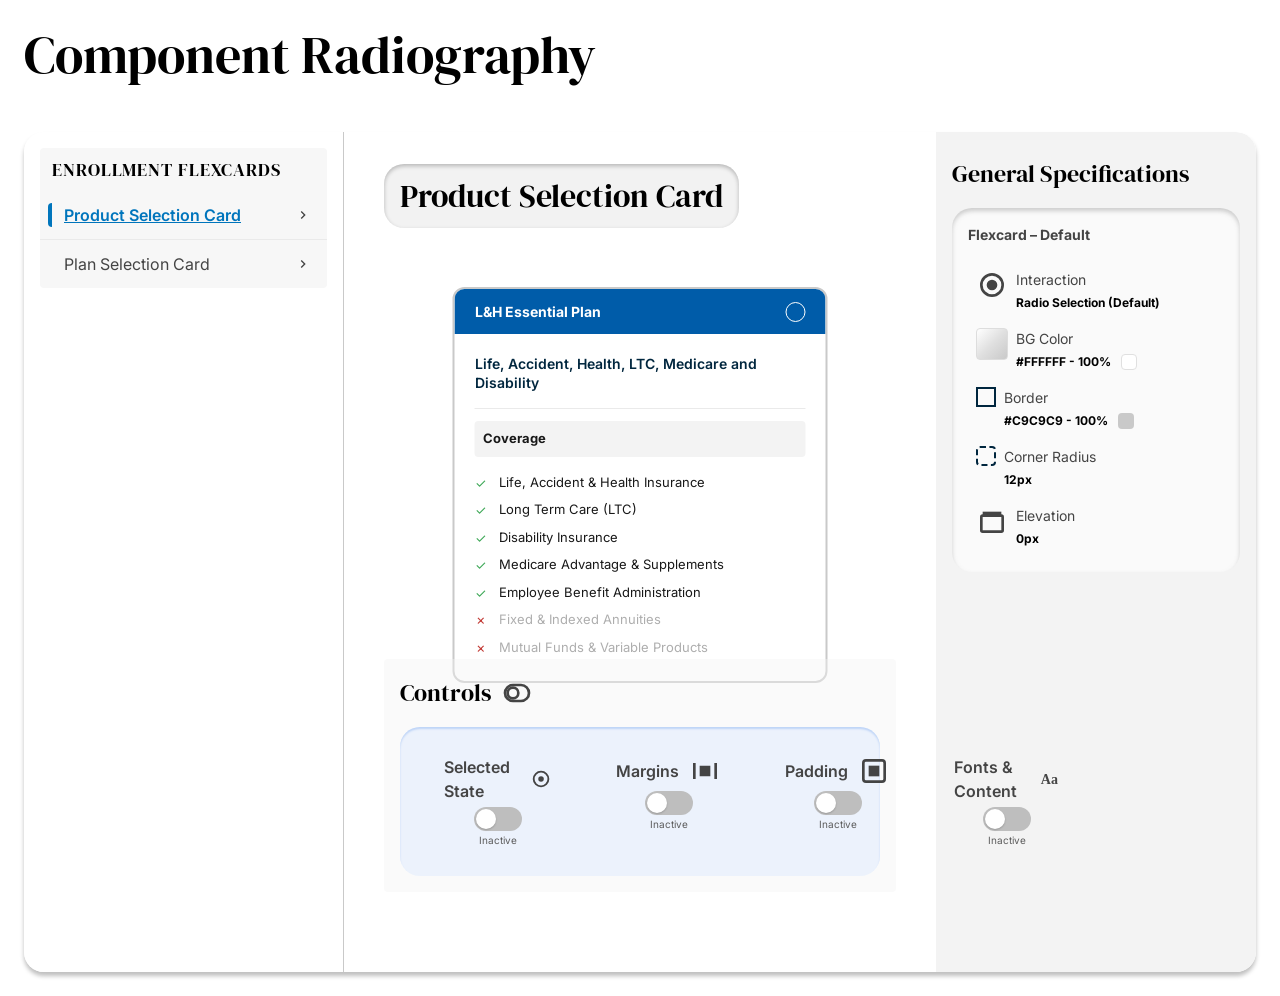
==== component-radiography.html @ 02540bb4 "Initial commit: Component Radiography, Territory Highlights, and LWC Made-with: Cursor" ====
<!DOCTYPE html>
<html lang="en">
<head>
  <meta charset="UTF-8">
  <meta name="viewport" content="width=device-width, initial-scale=1.0">
  <title>Component Radiography</title>
  <link rel="preconnect" href="https://fonts.googleapis.com">
  <link rel="preconnect" href="https://fonts.gstatic.com" crossorigin>
  <link href="https://fonts.googleapis.com/css2?family=DM+Serif+Display&family=Inter:wght@400;600;700&display=swap" rel="stylesheet">
  <style>
    *, *::before, *::after { box-sizing: border-box; margin: 0; padding: 0; }
    body {
      font-family: 'Inter', -apple-system, BlinkMacSystemFont, sans-serif;
      background: #fff;
      color: #181818;
      line-height: 1.5;
      min-height: 100vh;
    }

    .page {
      display: flex;
      flex-direction: column;
      gap: 46px;
      padding: 24px;
      max-width: 1720px;
      margin: 0 auto;
    }

    .page-title {
      font-family: 'DM Serif Display', Georgia, serif;
      font-size: 52px;
      font-weight: 400;
      line-height: 1.2;
      color: #000;
    }

    .main-container {
      display: flex;
      background: #fff;
      border-radius: 20px;
      box-shadow: 0 4px 4px rgba(0, 0, 0, 0.25);
      overflow: hidden;
      height: 840px;
    }

    /* Left Sidebar */
    .sidebar-left {
      width: 320px;
      flex-shrink: 0;
      border-right: 1px solid #c9c9c9;
      padding: 16px;
      background: #fff;
    }

    .nav-section {
      background: #f7f7f7;
      border-radius: 4px;
    }

    .nav-section-header {
      font-family: 'DM Serif Display', Georgia, serif;
      font-size: 18px;
      font-weight: 400;
      letter-spacing: 0.9px;
      text-transform: uppercase;
      color: #000;
      padding: 8px 12px;
    }

    .nav-item {
      display: flex;
      align-items: center;
      padding: 8px;
      border-bottom: 1px solid #eaeaea;
      gap: 12px;
    }

    .nav-item:last-child { border-bottom: none; }

    .nav-item.selected {
      background: transparent;
    }

    .nav-item .selection-indicator {
      width: 4px;
      height: 100%;
      min-height: 24px;
      border-radius: 4px 0 0 4px;
      flex-shrink: 0;
    }

    .nav-item:not(.selected) .selection-indicator { background: transparent; }
    .nav-item.selected .selection-indicator { background: #0075BC; }

    .nav-item .label {
      flex: 1;
      font-size: 16px;
      color: #444;
      text-decoration: none;
    }

    .nav-item.selected .label {
      color: #0075BC;
      text-decoration: underline;
      font-weight: 600;
    }

    .nav-item .arrow {
      width: 32px;
      height: 32px;
      flex-shrink: 0;
      display: flex;
      align-items: center;
      justify-content: center;
    }

    .nav-item .arrow svg {
      width: 16px;
      height: 16px;
      fill: #444;
    }

    /* Center Content */
    .content-area {
      flex: 1;
      display: flex;
      gap: 0;
      min-width: 0;
      position: relative;
    }

    .content-main {
      flex: 1;
      padding: 32px 40px;
      position: relative;
      display: flex;
      flex-direction: column;
      align-items: center;
    }

    .section-header {
      position: absolute;
      left: 40px;
      top: 32px;
      background: rgba(0, 0, 0, 0.05);
      padding: 8px 16px;
      border-radius: 20px;
      box-shadow: inset 0 2px 4px rgba(0, 0, 0, 0.25);
    }

    .section-header h2 {
      font-family: 'DM Serif Display', Georgia, serif;
      font-size: 32px;
      font-weight: 400;
      color: #000;
    }

    /* Product Card */
    .product-card {
      position: absolute;
      left: 50%;
      transform: translateX(-50%);
      top: 155px;
      width: 375px;
      background: #fff;
      border: 2px solid #c9c9c9;
      border-radius: 12px;
      overflow: hidden;
      cursor: pointer;
    }

    .product-card-header-bar {
      display: flex;
      align-items: center;
      justify-content: space-between;
      background: #005CA9;
      color: #fff;
      padding: 12px 20px;
      font-size: 14px;
      font-weight: 700;
    }

    .product-card-body {
      padding: 20px;
    }

    .radio-outer {
      width: 20px;
      height: 20px;
      border: 1px solid #fff;
      border-radius: 50%;
      background: transparent;
      flex-shrink: 0;
    }

    .product-description {
      font-size: 14px;
      font-weight: 600;
      color: #00263e;
      line-height: 1.36;
      margin-bottom: 16px;
    }

    .product-divider {
      height: 1px;
      background: #eaeaea;
      margin-bottom: 12px;
    }

    .coverage-title {
      background: #f3f3f3;
      padding: 8px;
      border-radius: 4px;
      font-size: 13px;
      font-weight: 700;
      color: #181818;
      margin-bottom: 12px;
    }

    .coverage-item {
      display: flex;
      align-items: flex-start;
      gap: 8px;
      padding: 4px 0;
      font-size: 13px;
      color: #181818;
    }

    .coverage-item.excluded {
      color: #aeaeae;
    }

    .coverage-item .icon {
      width: 16px;
      height: 16px;
      flex-shrink: 0;
      margin-top: 1px;
    }

    .coverage-item .icon-check {
      color: #3ba755;
    }

    .coverage-item .icon-close {
      color: #c23934;
    }

    /* Controls Section */
    .controls-section {
      position: absolute;
      left: 40px;
      bottom: 80px;
      width: calc(100% - 80px);
      max-width: 960px;
      background: rgba(243, 243, 243, 0.4);
      border-radius: 4px;
      padding: 16px;
    }

    .controls-header {
      display: flex;
      align-items: center;
      gap: 10px;
      margin-bottom: 16px;
    }

    .controls-header h3 {
      font-family: 'DM Serif Display', Georgia, serif;
      font-size: 24px;
      font-weight: 400;
      color: #000;
    }

    .controls-header .toggle-icon {
      width: 32px;
      height: 32px;
      opacity: 0.8;
    }

    .controls-row {
      display: flex;
      gap: 40px;
      background: rgba(216, 230, 254, 0.4);
      padding: 16px 32px;
      border-radius: 20px;
      box-shadow: inset 0 2px 2px #bed4f7;
    }

    .control-pill {
      flex: 1;
      display: flex;
      flex-direction: column;
      align-items: center;
      gap: 4px;
      padding: 12px;
      border-radius: 9999px;
      background: transparent;
    }

    .control-pill .control-label {
      display: flex;
      align-items: center;
      gap: 10px;
      font-size: 16px;
      font-weight: 600;
      color: #444;
    }

    .control-pill .control-icon {
      width: 32px;
      height: 32px;
      display: flex;
      align-items: center;
      justify-content: center;
      font-size: 14px;
      font-weight: 700;
      color: #444;
    }

    .control-pill .control-icon-aa {
      font-family: Georgia, serif;
    }

    .toggle-wrapper {
      display: flex;
      flex-direction: column;
      align-items: center;
      gap: 2px;
    }

    .toggle-track {
      width: 48px;
      height: 24px;
      background: #bebebe;
      border-radius: 12px;
      position: relative;
    }

    .toggle-track::after {
      content: '';
      position: absolute;
      left: 2px;
      top: 2px;
      width: 20px;
      height: 20px;
      background: #fff;
      border-radius: 50%;
      box-shadow: 0 1px 2px rgba(0,0,0,0.2);
    }

    .toggle-label {
      font-size: 10px;
      color: #5c5c5c;
    }

    /* Right Sidebar */
    .sidebar-right {
      width: 320px;
      flex-shrink: 0;
      background: #f3f3f3;
      padding: 24px 16px;
      border-radius: 0 20px 20px 0;
    }

    .specs-title {
      font-family: 'DM Serif Display', Georgia, serif;
      font-size: 24px;
      font-weight: 400;
      color: #000;
      margin-bottom: 16px;
    }

    .specs-card {
      background: rgba(255, 255, 255, 0.6);
      border-radius: 20px;
      padding: 16px 8px;
      box-shadow: inset 0 3px 4px rgba(160, 160, 160, 0.5);
    }

    .specs-card-title {
      font-size: 14px;
      font-weight: 700;
      color: #444;
      padding: 0 8px 8px;
      margin-bottom: 8px;
    }

    .spec-row {
      display: flex;
      gap: 8px;
      align-items: flex-start;
      padding: 8px 16px;
    }

    .spec-row .spec-icon {
      width: 32px;
      height: 32px;
      flex-shrink: 0;
      display: flex;
      align-items: center;
      justify-content: center;
    }

    .spec-row .spec-icon.palette {
      background: linear-gradient(135deg, #fff 0%, #e0e0e0 50%, #c9c9c9 100%);
      border-radius: 4px;
      border: 1px solid #ddd;
    }

    .spec-row .spec-icon.border {
      width: 20px;
      height: 20px;
      border: 2px solid #00263e;
    }

    .spec-row .spec-icon.radius {
      width: 20px;
      height: 20px;
      border: 2px dashed #00263e;
      border-radius: 4px;
    }

    .spec-content {
      flex: 1;
    }

    .spec-label {
      font-size: 14px;
      color: #444;
      margin-bottom: 4px;
    }

    .spec-value {
      font-size: 12px;
      font-weight: 700;
      color: #000;
    }

    .spec-value-row {
      display: flex;
      align-items: center;
      gap: 10px;
      margin-top: 4px;
    }

    .color-swatch {
      width: 16px;
      height: 16px;
      border-radius: 4px;
      flex-shrink: 0;
    }

    .color-swatch.white { background: #fff; border: 1px solid #e0e0e0; }
    .color-swatch.gray { background: #c9c9c9; }
  </style>
</head>
<body>
  <div class="page">
    <h1 class="page-title">Component Radiography</h1>

    <div class="main-container">
      <!-- Left Sidebar -->
      <aside class="sidebar-left">
        <nav class="nav-section">
          <div class="nav-section-header">ENROLLMENT FLEXCARDS</div>
          <div class="nav-item selected">
            <div class="selection-indicator"></div>
            <a href="#" class="label">Product Selection Card</a>
            <span class="arrow">
              <svg viewBox="0 0 24 24"><path d="M8.59 16.59L13.17 12 8.59 7.41 10 6l6 6-6 6-1.41-1.41z"/></svg>
            </span>
          </div>
          <div class="nav-item">
            <div class="selection-indicator"></div>
            <a href="#" class="label">Plan Selection Card</a>
            <span class="arrow">
              <svg viewBox="0 0 24 24"><path d="M8.59 16.59L13.17 12 8.59 7.41 10 6l6 6-6 6-1.41-1.41z"/></svg>
            </span>
          </div>
        </nav>
      </aside>

      <!-- Center Content -->
      <main class="content-area">
        <div class="content-main">
          <div class="section-header">
            <h2>Product Selection Card</h2>
          </div>

          <div class="product-card">
            <div class="product-card-header-bar">
              <span>L&H Essential Plan</span>
              <div class="radio-outer"></div>
            </div>
            <div class="product-card-body">
            <p class="product-description">Life, Accident, Health, LTC, Medicare and Disability</p>
            <div class="product-divider"></div>
            <div class="coverage-title">Coverage</div>
            <div class="coverage-list">
              <div class="coverage-item">
                <span class="icon icon-check">✓</span>
                <span>Life, Accident & Health Insurance</span>
              </div>
              <div class="coverage-item">
                <span class="icon icon-check">✓</span>
                <span>Long Term Care (LTC)</span>
              </div>
              <div class="coverage-item">
                <span class="icon icon-check">✓</span>
                <span>Disability Insurance</span>
              </div>
              <div class="coverage-item">
                <span class="icon icon-check">✓</span>
                <span>Medicare Advantage & Supplements</span>
              </div>
              <div class="coverage-item">
                <span class="icon icon-check">✓</span>
                <span>Employee Benefit Administration</span>
              </div>
              <div class="coverage-item excluded">
                <span class="icon icon-close">✗</span>
                <span>Fixed & Indexed Annuities</span>
              </div>
              <div class="coverage-item excluded">
                <span class="icon icon-close">✗</span>
                <span>Mutual Funds & Variable Products</span>
              </div>
            </div>
            </div>
          </div>

          <div class="controls-section">
            <div class="controls-header">
              <h3>Controls</h3>
              <svg class="toggle-icon" viewBox="0 0 24 24" fill="none" stroke="currentColor" stroke-width="2">
                <rect x="3" y="6" width="18" height="12" rx="6"/>
                <circle cx="9" cy="12" r="4"/>
              </svg>
            </div>
            <div class="controls-row">
              <div class="control-pill">
                <div class="control-label">
                  <span>Selected State</span>
                  <svg class="control-icon" viewBox="0 0 24 24" fill="currentColor">
                    <circle cx="12" cy="12" r="8" stroke="currentColor" stroke-width="2" fill="none"/>
                    <circle cx="12" cy="12" r="3"/>
                  </svg>
                </div>
                <div class="toggle-wrapper">
                  <div class="toggle-track"></div>
                  <span class="toggle-label">Inactive</span>
                </div>
              </div>
              <div class="control-pill">
                <div class="control-label">
                  <span>Margins</span>
                  <svg class="control-icon" viewBox="0 0 24 24" fill="currentColor">
                    <path d="M3 6h2v12H3zm16 0h2v12h-2zM8 8h8v8H8z"/>
                  </svg>
                </div>
                <div class="toggle-wrapper">
                  <div class="toggle-track"></div>
                  <span class="toggle-label">Inactive</span>
                </div>
              </div>
              <div class="control-pill">
                <div class="control-label">
                  <span>Padding</span>
                  <svg class="control-icon" viewBox="0 0 24 24" fill="currentColor">
                    <rect x="4" y="4" width="16" height="16" rx="2" stroke="currentColor" stroke-width="2" fill="none"/>
                    <rect x="8" y="8" width="8" height="8"/>
                  </svg>
                </div>
                <div class="toggle-wrapper">
                  <div class="toggle-track"></div>
                  <span class="toggle-label">Inactive</span>
                </div>
              </div>
              <div class="control-pill">
                <div class="control-label">
                  <span>Fonts & Content</span>
                  <span class="control-icon control-icon-aa">Aa</span>
                </div>
                <div class="toggle-wrapper">
                  <div class="toggle-track"></div>
                  <span class="toggle-label">Inactive</span>
                </div>
              </div>
            </div>
          </div>
        </div>

        <!-- Right Sidebar -->
        <aside class="sidebar-right">
          <h3 class="specs-title">General Specifications</h3>
          <div class="specs-card">
            <div class="specs-card-title">Flexcard – Default</div>
            <div class="spec-row">
              <div class="spec-icon">
                <svg width="32" height="32" viewBox="0 0 24 24" fill="none" stroke="#444" stroke-width="2">
                  <circle cx="12" cy="12" r="8"/>
                  <circle cx="12" cy="12" r="3" fill="#444"/>
                </svg>
              </div>
              <div class="spec-content">
                <div class="spec-label">Interaction</div>
                <div class="spec-value">Radio Selection (Default)</div>
              </div>
            </div>
            <div class="spec-row">
              <div class="spec-icon palette"></div>
              <div class="spec-content">
                <div class="spec-label">BG Color</div>
                <div class="spec-value-row">
                  <span class="spec-value">#FFFFFF - 100%</span>
                  <div class="color-swatch white"></div>
                </div>
              </div>
            </div>
            <div class="spec-row">
              <div class="spec-icon border"></div>
              <div class="spec-content">
                <div class="spec-label">Border</div>
                <div class="spec-value-row">
                  <span class="spec-value">#C9C9C9 - 100%</span>
                  <div class="color-swatch gray"></div>
                </div>
              </div>
            </div>
            <div class="spec-row">
              <div class="spec-icon radius"></div>
              <div class="spec-content">
                <div class="spec-label">Corner Radius</div>
                <div class="spec-value">12px</div>
              </div>
            </div>
            <div class="spec-row">
              <div class="spec-icon">
                <svg width="32" height="32" viewBox="0 0 24 24" fill="none" stroke="#444" stroke-width="2">
                  <rect x="4" y="8" width="16" height="12" rx="1"/>
                  <rect x="6" y="6" width="12" height="2"/>
                </svg>
              </div>
              <div class="spec-content">
                <div class="spec-label">Elevation</div>
                <div class="spec-value">0px</div>
              </div>
            </div>
          </div>
        </aside>
      </main>
    </div>
  </div>
</body>
</html>
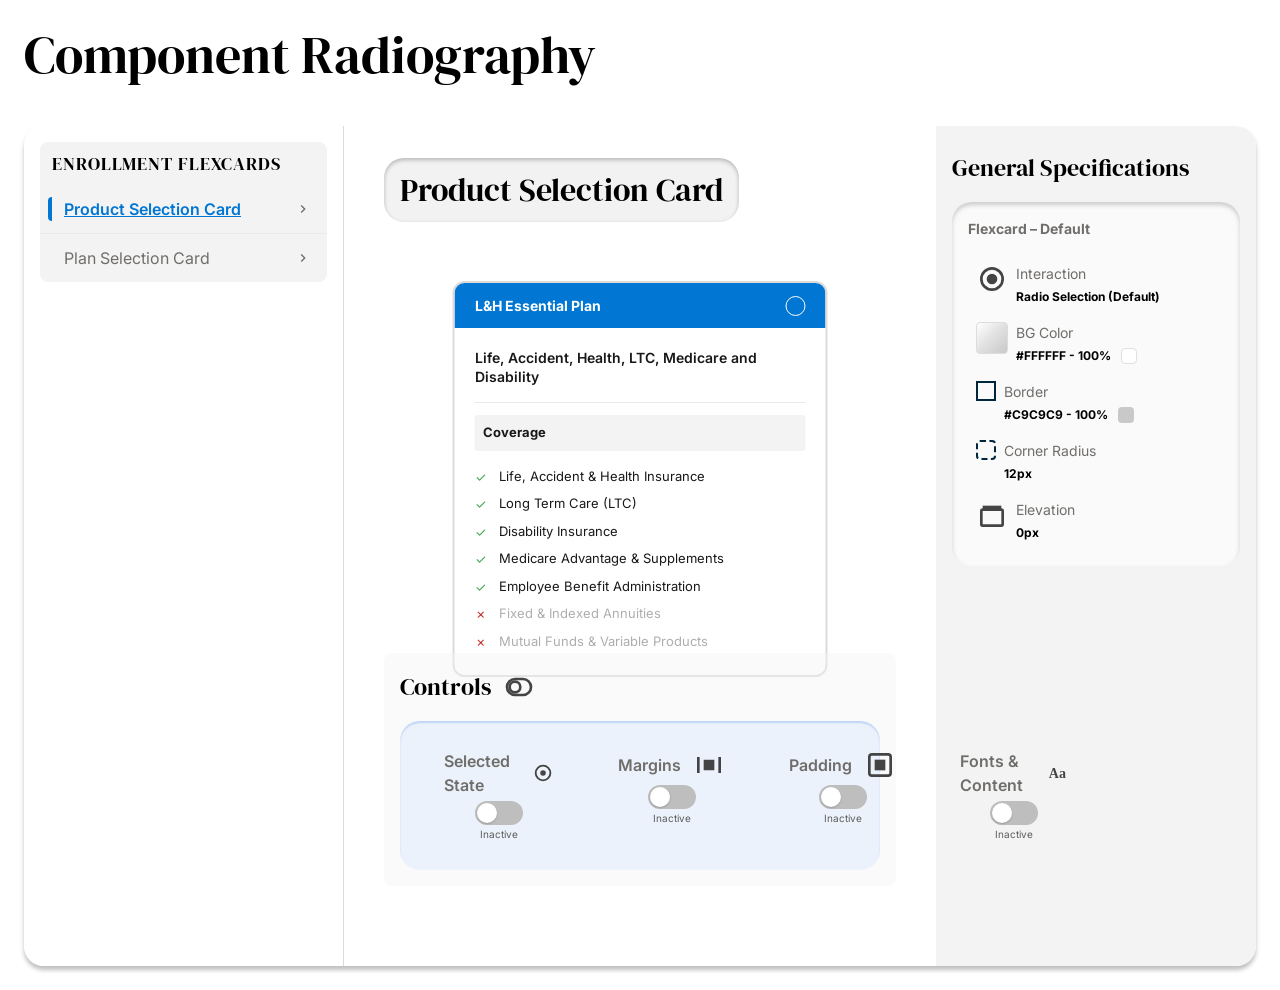
==== commit c3b0904d: "Apply design system rules: add tokens.css, update HTML with design tokens Made-with: Cursor" ====
--- a/component-radiography.html
+++ b/component-radiography.html
@@ -4,6 +4,7 @@
   <meta charset="UTF-8">
   <meta name="viewport" content="width=device-width, initial-scale=1.0">
   <title>Component Radiography</title>
+  <link rel="stylesheet" href="src/styles/tokens.css">
   <link rel="preconnect" href="https://fonts.googleapis.com">
   <link rel="preconnect" href="https://fonts.gstatic.com" crossorigin>
   <link href="https://fonts.googleapis.com/css2?family=DM+Serif+Display&family=Inter:wght@400;600;700&display=swap" rel="stylesheet">
@@ -11,8 +12,8 @@
     *, *::before, *::after { box-sizing: border-box; margin: 0; padding: 0; }
     body {
       font-family: 'Inter', -apple-system, BlinkMacSystemFont, sans-serif;
-      background: #fff;
-      color: #181818;
+      background: var(--color-surface);
+      color: var(--color-text);
       line-height: 1.5;
       min-height: 100vh;
     }
@@ -20,8 +21,8 @@
     .page {
       display: flex;
       flex-direction: column;
-      gap: 46px;
-      padding: 24px;
+      gap: var(--space-8);
+      padding: var(--space-6);
       max-width: 1720px;
       margin: 0 auto;
     }
@@ -36,8 +37,8 @@
 
     .main-container {
       display: flex;
-      background: #fff;
-      border-radius: 20px;
+      background: var(--color-surface);
+      border-radius: calc(var(--card-radius) * 2.5);
       box-shadow: 0 4px 4px rgba(0, 0, 0, 0.25);
       overflow: hidden;
       height: 840px;
@@ -47,14 +48,14 @@
     .sidebar-left {
       width: 320px;
       flex-shrink: 0;
-      border-right: 1px solid #c9c9c9;
-      padding: 16px;
-      background: #fff;
+      border-right: 1px solid var(--color-border);
+      padding: var(--card-padding);
+      background: var(--color-surface);
     }
 
     .nav-section {
-      background: #f7f7f7;
-      border-radius: 4px;
+      background: var(--color-surface-alt);
+      border-radius: var(--card-radius);
     }
 
     .nav-section-header {
@@ -90,17 +91,17 @@
     }
 
     .nav-item:not(.selected) .selection-indicator { background: transparent; }
-    .nav-item.selected .selection-indicator { background: #0075BC; }
+    .nav-item.selected .selection-indicator { background: var(--color-primary); }
 
     .nav-item .label {
       flex: 1;
       font-size: 16px;
-      color: #444;
+      color: var(--color-text-muted);
       text-decoration: none;
     }
 
     .nav-item.selected .label {
-      color: #0075BC;
+      color: var(--color-primary);
       text-decoration: underline;
       font-weight: 600;
     }
@@ -117,7 +118,7 @@
     .nav-item .arrow svg {
       width: 16px;
       height: 16px;
-      fill: #444;
+      fill: var(--color-text-muted);
     }
 
     /* Center Content */
@@ -131,7 +132,7 @@
 
     .content-main {
       flex: 1;
-      padding: 32px 40px;
+      padding: var(--space-7) var(--space-8);
       position: relative;
       display: flex;
       flex-direction: column;
@@ -140,8 +141,8 @@
 
     .section-header {
       position: absolute;
-      left: 40px;
-      top: 32px;
+      left: var(--space-8);
+      top: var(--space-7);
       background: rgba(0, 0, 0, 0.05);
       padding: 8px 16px;
       border-radius: 20px;
@@ -162,9 +163,9 @@
       transform: translateX(-50%);
       top: 155px;
       width: 375px;
-      background: #fff;
-      border: 2px solid #c9c9c9;
-      border-radius: 12px;
+      background: var(--color-surface);
+      border: 2px solid var(--color-border);
+      border-radius: calc(var(--card-radius) + 4px);
       overflow: hidden;
       cursor: pointer;
     }
@@ -173,7 +174,7 @@
       display: flex;
       align-items: center;
       justify-content: space-between;
-      background: #005CA9;
+      background: var(--color-primary);
       color: #fff;
       padding: 12px 20px;
       font-size: 14px;
@@ -181,7 +182,7 @@
     }
 
     .product-card-body {
-      padding: 20px;
+      padding: var(--space-5);
     }
 
     .radio-outer {
@@ -196,9 +197,9 @@
     .product-description {
       font-size: 14px;
       font-weight: 600;
-      color: #00263e;
+      color: var(--color-text);
       line-height: 1.36;
-      margin-bottom: 16px;
+      margin-bottom: var(--card-padding);
     }
 
     .product-divider {
@@ -238,30 +239,30 @@
     }
 
     .coverage-item .icon-check {
-      color: #3ba755;
+      color: var(--color-success);
     }
 
     .coverage-item .icon-close {
-      color: #c23934;
+      color: var(--color-error);
     }
 
     /* Controls Section */
     .controls-section {
       position: absolute;
-      left: 40px;
+      left: var(--space-8);
       bottom: 80px;
       width: calc(100% - 80px);
       max-width: 960px;
       background: rgba(243, 243, 243, 0.4);
-      border-radius: 4px;
-      padding: 16px;
+      border-radius: var(--card-radius);
+      padding: var(--card-padding);
     }
 
     .controls-header {
       display: flex;
       align-items: center;
-      gap: 10px;
-      margin-bottom: 16px;
+      gap: var(--space-3);
+      margin-bottom: var(--card-padding);
     }
 
     .controls-header h3 {
@@ -279,7 +280,7 @@
 
     .controls-row {
       display: flex;
-      gap: 40px;
+      gap: var(--space-8);
       background: rgba(216, 230, 254, 0.4);
       padding: 16px 32px;
       border-radius: 20px;
@@ -291,8 +292,8 @@
       display: flex;
       flex-direction: column;
       align-items: center;
-      gap: 4px;
-      padding: 12px;
+      gap: var(--space-1);
+      padding: var(--space-3);
       border-radius: 9999px;
       background: transparent;
     }
@@ -300,10 +301,10 @@
     .control-pill .control-label {
       display: flex;
       align-items: center;
-      gap: 10px;
+      gap: var(--space-3);
       font-size: 16px;
       font-weight: 600;
-      color: #444;
+      color: var(--color-text-muted);
     }
 
     .control-pill .control-icon {
@@ -357,8 +358,8 @@
     .sidebar-right {
       width: 320px;
       flex-shrink: 0;
-      background: #f3f3f3;
-      padding: 24px 16px;
+      background: var(--color-surface-alt);
+      padding: var(--space-6) var(--card-padding);
       border-radius: 0 20px 20px 0;
     }
 
@@ -372,24 +373,24 @@
 
     .specs-card {
       background: rgba(255, 255, 255, 0.6);
-      border-radius: 20px;
-      padding: 16px 8px;
+      border-radius: calc(var(--card-radius) * 2.5);
+      padding: var(--card-padding) var(--space-2);
       box-shadow: inset 0 3px 4px rgba(160, 160, 160, 0.5);
     }
 
     .specs-card-title {
       font-size: 14px;
       font-weight: 700;
-      color: #444;
-      padding: 0 8px 8px;
-      margin-bottom: 8px;
+      color: var(--color-text-muted);
+      padding: 0 var(--space-2) var(--space-2);
+      margin-bottom: var(--space-2);
     }
 
     .spec-row {
       display: flex;
-      gap: 8px;
+      gap: var(--space-2);
       align-items: flex-start;
-      padding: 8px 16px;
+      padding: var(--space-2) var(--card-padding);
     }
 
     .spec-row .spec-icon {
@@ -426,7 +427,7 @@
 
     .spec-label {
       font-size: 14px;
-      color: #444;
+      color: var(--color-text-muted);
       margin-bottom: 4px;
     }
 
--- a/src/styles/tokens.css
+++ b/src/styles/tokens.css
@@ -0,0 +1,56 @@
+/**
+ * Design System Tokens
+ * Use these variables for consistent styling across the project.
+ */
+
+:root {
+  /* Colors */
+  --color-primary: #0176d3;
+  --color-primary-hover: #014a8f;
+  --color-surface: #ffffff;
+  --color-surface-alt: #f3f3f3;
+  --color-border: #dddbda;
+  --color-text: #181818;
+  --color-text-muted: #706e6b;
+  --color-success: #3ba755;
+  --color-error: #c23934;
+
+  /* Spacing scale */
+  --space-1: 4px;
+  --space-2: 8px;
+  --space-3: 12px;
+  --space-4: 16px;
+  --space-5: 20px;
+  --space-6: 24px;
+  --space-7: 32px;
+  --space-8: 40px;
+
+  /* Card patterns */
+  --card-padding: 16px;
+  --card-radius: 8px;
+  --card-border: 1px solid var(--color-border);
+
+  /* Form patterns */
+  --form-field-spacing: 24px;
+
+  /* Modal */
+  --modal-max-width: 480px;
+}
+
+/* Typography classes */
+.text-body {
+  font-size: 0.875rem;
+  line-height: 1.5;
+  color: var(--color-text);
+}
+
+.text-heading {
+  font-size: 1.25rem;
+  font-weight: 700;
+  color: var(--color-text);
+}
+
+.text-caption {
+  font-size: 0.75rem;
+  color: var(--color-text-muted);
+}
